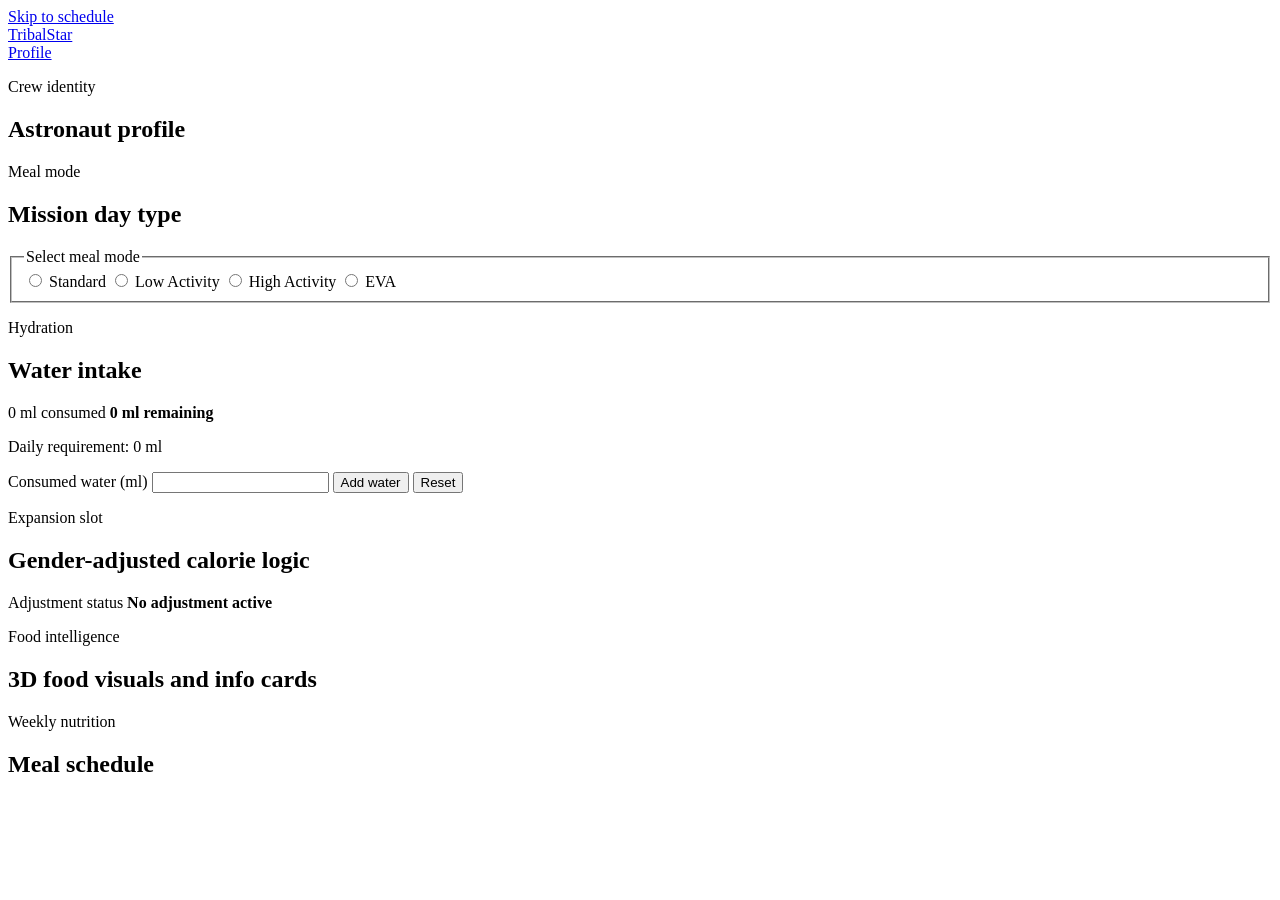
==== food.html @ f8f47719 "Create food.html" ====
<!doctype html>
<html lang="en">
<head>
  <meta charset="utf-8">
  <meta name="viewport" content="width=device-width, initial-scale=1">
  <title>Meal Dashboard | TribalStar Mycelium Symbiosis</title>
  <meta name="description" content="Astronaut meal, hydration, and nutrition dashboard for TribalStar Mycelium Symbiosis.">
  <link rel="stylesheet" href="styles.css">
  <script src="script.js" defer></script>
</head>
<body data-page="dashboard">
  <a class="skip-link" href="#weekly-schedule">Skip to schedule</a>

  <header class="site-header">
    <a class="brand-mark" href="index.html" aria-label="TribalStar Mycelium Symbiosis home">
      <span class="brand-symbol" aria-hidden="true"></span>
      <span>TribalStar</span>
    </a>
    <nav class="top-nav" aria-label="Primary navigation">
      <a href="index.html">Profile</a>
    </nav>
  </header>

  <main class="dashboard-shell">
    <section class="panel profile-card" aria-labelledby="profile-card-title">
      <div class="section-heading">
        <p class="eyebrow">Crew identity</p>
        <h1 id="profile-card-title">Astronaut profile</h1>
      </div>
      <div class="profile-summary" id="profile-summary"></div>
    </section>

    <section class="panel control-panel" aria-labelledby="mode-title">
      <div class="section-heading">
        <p class="eyebrow">Meal mode</p>
        <h2 id="mode-title">Mission day type</h2>
      </div>

      <fieldset class="mode-selector" id="mode-selector">
        <legend class="sr-only">Select meal mode</legend>
        <label><input type="radio" name="mealMode" value="standard"> <span>Standard</span></label>
        <label><input type="radio" name="mealMode" value="low"> <span>Low Activity</span></label>
        <label><input type="radio" name="mealMode" value="high"> <span>High Activity</span></label>
        <label><input type="radio" name="mealMode" value="eva"> <span>EVA</span></label>
      </fieldset>
    </section>

    <section class="panel hydration-panel" aria-labelledby="hydration-title">
      <div class="section-heading">
        <p class="eyebrow">Hydration</p>
        <h2 id="hydration-title">Water intake</h2>
      </div>

      <div class="hydration-meter" aria-live="polite">
        <div class="meter-stats">
          <span id="hydration-consumed">0 ml consumed</span>
          <strong id="hydration-remaining">0 ml remaining</strong>
        </div>
        <div class="water-bar" role="progressbar" aria-valuemin="0" aria-valuemax="100" aria-valuenow="0" id="water-progress">
          <span class="water-fill" id="water-fill"></span>
        </div>
        <p class="microcopy" id="hydration-target">Daily requirement: 0 ml</p>
      </div>

      <form class="hydration-form" id="hydration-form">
        <label>
          <span>Consumed water (ml)</span>
          <input id="water-input" type="number" min="1" step="50" inputmode="numeric" required>
        </label>
        <button class="button primary" type="submit">Add water</button>
        <button class="button secondary" type="button" id="reset-water">Reset</button>
      </form>
    </section>

    <section class="panel future-panel" aria-labelledby="gender-title">
      <div class="section-heading">
        <p class="eyebrow">Expansion slot</p>
        <h2 id="gender-title">Gender-adjusted calorie logic</h2>
      </div>
      <div class="future-slot" id="gender-calorie-slot">
        <span>Adjustment status</span>
        <strong>No adjustment active</strong>
      </div>
    </section>

    <section class="panel future-panel" aria-labelledby="visual-title">
      <div class="section-heading">
        <p class="eyebrow">Food intelligence</p>
        <h2 id="visual-title">3D food visuals and info cards</h2>
      </div>
      <div class="visual-reserve" data-future-module="food-3d-visuals"></div>
      <div class="info-card-reserve" data-future-module="food-detail-cards"></div>
    </section>

    <section class="schedule-section" id="weekly-schedule" aria-labelledby="schedule-title">
      <div class="schedule-heading">
        <div>
          <p class="eyebrow">Weekly nutrition</p>
          <h2 id="schedule-title">Meal schedule</h2>
        </div>
        <p id="active-plan-title" class="active-plan-title"></p>
      </div>
      <div class="weekly-grid" id="weekly-grid"></div>
    </section>
  </main>
</body>
</html>
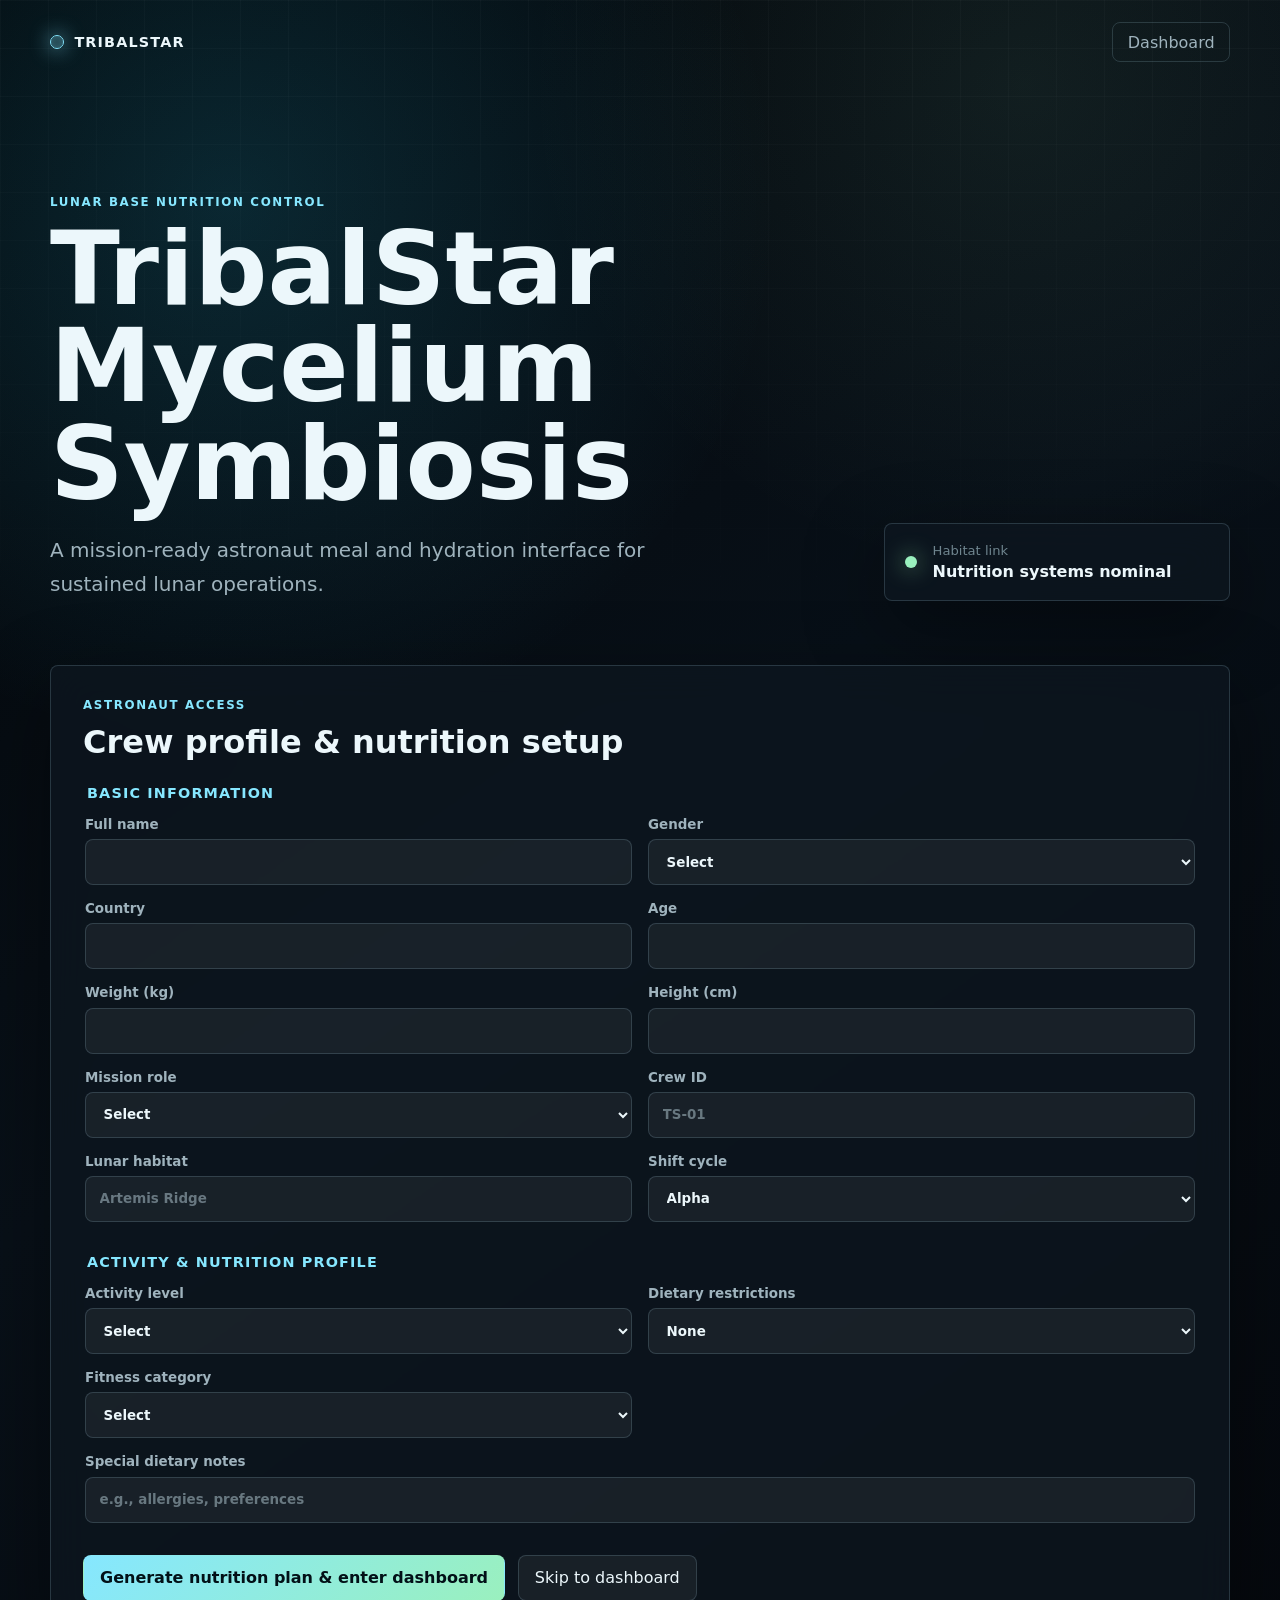
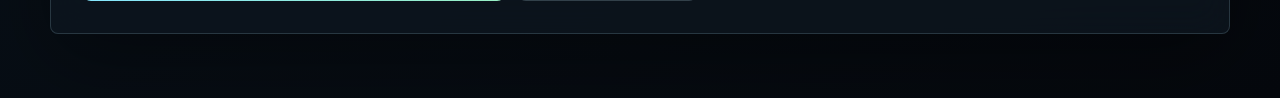
==== commit bb086d64: "Replace weekly schedule with Day Plan layout and update skip target" ====
--- a/food.html
+++ b/food.html
@@ -9,7 +9,7 @@
   <script src="script.js" defer></script>
 </head>
 <body data-page="dashboard">
-  <a class="skip-link" href="#weekly-schedule">Skip to schedule</a>
+  <a class="skip-link" href="#day-plan">Skip to day plan</a>
 
   <header class="site-header">
     <a class="brand-mark" href="index.html" aria-label="TribalStar Mycelium Symbiosis home">
@@ -92,15 +92,25 @@
       <div class="info-card-reserve" data-future-module="food-detail-cards"></div>
     </section>
 
-    <section class="schedule-section" id="weekly-schedule" aria-labelledby="schedule-title">
-      <div class="schedule-heading">
+    <!-- Replaced weekly schedule with a single Day Plan view -->
+    <section class="schedule-section dayplan-section" id="day-plan" aria-labelledby="dayplan-title">
+      <div class="dayplan-header">
         <div>
-          <p class="eyebrow">Weekly nutrition</p>
-          <h2 id="schedule-title">Meal schedule</h2>
+          <p class="eyebrow">Daily nutrition</p>
+          <h2 id="dayplan-title">Today’s plan</h2>
+          <p id="day-date" class="microcopy"></p>
         </div>
-        <p id="active-plan-title" class="active-plan-title"></p>
+        <div class="day-summary" aria-hidden="false">
+          <div class="day-total">
+            <div class="day-total-item"><span class="microcopy">Calories</span><strong id="totals-calories">—</strong></div>
+            <div class="day-total-item"><span class="microcopy">Protein</span><strong id="totals-protein">—</strong></div>
+            <div class="day-total-item"><span class="microcopy">Carbs</span><strong id="totals-carbs">—</strong></div>
+          </div>
+          <div class="key-micros" id="key-micros"></div>
+        </div>
       </div>
-      <div class="weekly-grid" id="weekly-grid"></div>
+
+      <div id="day-meals" class="day-meals"></div>
     </section>
   </main>
 </body>
--- a/styles.css
+++ b/styles.css
@@ -0,0 +1,988 @@
+:root {
+  color-scheme: dark;
+  --bg: #05090d;
+  --bg-soft: #0a1118;
+  --panel: rgba(13, 23, 31, 0.78);
+  --panel-strong: rgba(17, 29, 39, 0.92);
+  --line: rgba(169, 213, 232, 0.18);
+  --line-bright: rgba(145, 232, 255, 0.34);
+  --text: #ecf7fb;
+  --muted: #9fb3bd;
+  --subtle: #6f858f;
+  --cyan: #86e7ff;
+  --cyan-strong: #28c8ef;
+  --green: #9af0be;
+  --amber: #f6c06a;
+  --danger: #ff8a8a;
+  --shadow: 0 24px 80px rgba(0, 0, 0, 0.38);
+  --radius: 8px;
+  --font: Inter, ui-sans-serif, system-ui, -apple-system, BlinkMacSystemFont, "Segoe UI", sans-serif;
+}
+
+* {
+  box-sizing: border-box;
+}
+
+html {
+  scroll-behavior: smooth;
+}
+
+body {
+  min-height: 100vh;
+  margin: 0;
+  font-family: var(--font);
+  color: var(--text);
+  background:
+    radial-gradient(circle at 18% 12%, rgba(40, 200, 239, 0.16), transparent 30%),
+    radial-gradient(circle at 80% 5%, rgba(154, 240, 190, 0.08), transparent 26%),
+    linear-gradient(145deg, #030609 0%, #081018 48%, #05080d 100%);
+}
+
+body::before {
+  position: fixed;
+  inset: 0;
+  z-index: -1;
+  content: "";
+  background-image:
+    linear-gradient(rgba(255, 255, 255, 0.035) 1px, transparent 1px),
+    linear-gradient(90deg, rgba(255, 255, 255, 0.035) 1px, transparent 1px);
+  background-size: 48px 48px;
+  mask-image: linear-gradient(to bottom, rgba(0, 0, 0, 0.7), transparent 82%);
+}
+
+a {
+  color: inherit;
+  text-decoration: none;
+}
+
+button,
+input,
+select {
+  font: inherit;
+}
+
+.skip-link {
+  position: absolute;
+  left: 1rem;
+  top: -4rem;
+  z-index: 10;
+  padding: 0.7rem 1rem;
+  color: #021017;
+  background: var(--cyan);
+  border-radius: var(--radius);
+  transition: top 180ms ease;
+}
+
+.skip-link:focus {
+  top: 1rem;
+}
+
+.site-header {
+  display: flex;
+  align-items: center;
+  justify-content: space-between;
+  width: min(1180px, calc(100% - 32px));
+  margin: 0 auto;
+  padding: 22px 0;
+}
+
+.brand-mark,
+.top-nav {
+  display: flex;
+  align-items: center;
+  gap: 0.65rem;
+}
+
+.brand-mark {
+  color: var(--text);
+  font-size: 0.9rem;
+  font-weight: 700;
+  letter-spacing: 0.08em;
+  text-transform: uppercase;
+}
+
+.brand-symbol {
+  width: 14px;
+  height: 14px;
+  border: 1px solid var(--cyan);
+  border-radius: 50%;
+  box-shadow: 0 0 20px rgba(134, 231, 255, 0.75), inset 0 0 12px rgba(134, 231, 255, 0.45);
+}
+
+.top-nav a {
+  min-height: 38px;
+  padding: 0.6rem 0.9rem;
+  color: var(--muted);
+  border: 1px solid var(--line);
+  border-radius: var(--radius);
+  transition: border-color 180ms ease, color 180ms ease, background 180ms ease;
+}
+
+.top-nav a:hover,
+.top-nav a:focus-visible {
+  color: var(--text);
+  background: rgba(134, 231, 255, 0.08);
+  border-color: var(--line-bright);
+}
+
+.landing-shell,
+.dashboard-shell {
+  width: min(1180px, calc(100% - 32px));
+  margin: 0 auto;
+}
+
+.landing-shell {
+  padding: 34px 0 64px;
+}
+
+.hero-grid {
+  display: grid;
+  grid-template-columns: minmax(0, 1.4fr) minmax(280px, 0.6fr);
+  gap: 28px;
+  align-items: end;
+  min-height: 42vh;
+  padding: clamp(2rem, 6vw, 5rem) 0 2rem;
+}
+
+.hero-copy h1 {
+  max-width: 820px;
+  margin: 0;
+  font-size: clamp(2.8rem, 8vw, 6.7rem);
+  line-height: 0.95;
+  letter-spacing: 0;
+}
+
+.hero-lede {
+  max-width: 680px;
+  margin: 1.3rem 0 0;
+  color: var(--muted);
+  font-size: clamp(1rem, 2vw, 1.25rem);
+  line-height: 1.7;
+}
+
+.eyebrow {
+  margin: 0 0 0.7rem;
+  color: var(--cyan);
+  font-size: 0.74rem;
+  font-weight: 700;
+  letter-spacing: 0.14em;
+  text-transform: uppercase;
+}
+
+.mission-status,
+.panel {
+  border: 1px solid var(--line);
+  border-radius: var(--radius);
+  background: var(--panel);
+  box-shadow: var(--shadow);
+  backdrop-filter: blur(18px);
+}
+
+.mission-status {
+  display: flex;
+  gap: 1rem;
+  align-items: center;
+  padding: 1.2rem;
+}
+
+.status-light {
+  flex: 0 0 auto;
+  width: 12px;
+  height: 12px;
+  border-radius: 50%;
+  background: var(--green);
+  box-shadow: 0 0 22px rgba(154, 240, 190, 0.72);
+}
+
+.status-label,
+.status-value,
+.microcopy {
+  margin: 0;
+}
+
+.status-label,
+.microcopy {
+  color: var(--subtle);
+  font-size: 0.82rem;
+}
+
+.status-value {
+  margin-top: 0.2rem;
+  color: var(--text);
+  font-weight: 700;
+}
+
+.panel {
+  padding: clamp(1.2rem, 3vw, 2rem);
+  margin-top: 2rem;
+}
+
+.section-heading h1,
+.section-heading h2,
+.schedule-heading h2 {
+  margin: 0;
+  font-size: clamp(1.45rem, 3vw, 2rem);
+  letter-spacing: 0;
+}
+
+.profile-form {
+  margin-top: 1.5rem;
+}
+
+.form-grid {
+  display: grid;
+  grid-template-columns: repeat(2, minmax(0, 1fr));
+  gap: 1rem;
+}
+
+.form-section {
+  margin-bottom: 2rem;
+  border: none;
+  padding: 0;
+}
+
+.form-section legend {
+  font-size: 0.9rem;
+  font-weight: 700;
+  color: var(--cyan);
+  margin-bottom: 1rem;
+  text-transform: uppercase;
+  letter-spacing: 0.08em;
+}
+
+label {
+  display: grid;
+  gap: 0.45rem;
+  color: var(--muted);
+  font-size: 0.84rem;
+  font-weight: 700;
+}
+
+label.full-width {
+  grid-column: 1 / -1;
+}
+
+label.checkbox-label {
+  display: flex;
+  align-items: center;
+  gap: 0.6rem;
+  font-size: 0.9rem;
+  cursor: pointer;
+}
+
+label.checkbox-label input {
+  width: auto;
+  min-height: 0;
+  cursor: pointer;
+}
+
+.checkbox-grid {
+  display: grid;
+  grid-template-columns: repeat(auto-fit, minmax(150px, 1fr));
+  gap: 1rem;
+  margin-bottom: 1.5rem;
+}
+
+input,
+select {
+  min-height: 46px;
+  width: 100%;
+  color: var(--text);
+  background: rgba(255, 255, 255, 0.055);
+  border: 1px solid var(--line);
+  border-radius: var(--radius);
+  outline: none;
+  padding: 0.75rem 0.85rem;
+  transition: border-color 180ms ease, box-shadow 180ms ease, background 180ms ease;
+}
+
+select {
+  color: var(--text);
+}
+
+option {
+  color: #061017;
+}
+
+input:focus,
+select:focus {
+  background: rgba(255, 255, 255, 0.075);
+  border-color: var(--cyan);
+  box-shadow: 0 0 0 3px rgba(134, 231, 255, 0.12);
+}
+
+::placeholder {
+  color: rgba(159, 179, 189, 0.6);
+}
+
+.form-actions,
+.hydration-form,
+.results-actions {
+  display: flex;
+  flex-wrap: wrap;
+  gap: 0.8rem;
+  align-items: end;
+  margin-top: 1.3rem;
+}
+
+.results-actions {
+  margin-top: 2rem;
+  padding-top: 2rem;
+  border-top: 1px solid var(--line);
+}
+
+.button {
+  display: inline-flex;
+  align-items: center;
+  justify-content: center;
+  min-height: 46px;
+  padding: 0.78rem 1rem;
+  color: var(--text);
+  border: 1px solid transparent;
+  border-radius: var(--radius);
+  cursor: pointer;
+  transition: transform 180ms ease, border-color 180ms ease, background 180ms ease;
+}
+
+.button:hover,
+.button:focus-visible {
+  transform: translateY(-1px);
+}
+
+.button.primary {
+  color: #021017;
+  background: linear-gradient(135deg, var(--cyan), var(--green));
+  font-weight: 800;
+}
+
+.button.secondary {
+  color: var(--text);
+  background: rgba(255, 255, 255, 0.055);
+  border-color: var(--line);
+}
+
+.button.secondary:hover,
+.button.secondary:focus-visible {
+  border-color: var(--line-bright);
+}
+
+.saved-state {
+  margin: 1rem 0 0;
+  color: var(--green);
+  font-weight: 700;
+}
+
+/* Calculator Styles */
+.calculator-panel {
+  margin-top: 2rem;
+}
+
+.results-panel {
+  margin-top: 2rem;
+}
+
+.astronaut-summary {
+  margin-bottom: 2rem;
+}
+
+.summary-grid {
+  display: grid;
+  grid-template-columns: repeat(auto-fit, minmax(150px, 1fr));
+  gap: 1rem;
+}
+
+.summary-item {
+  padding: 1rem;
+  border: 1px solid var(--line);
+  border-radius: var(--radius);
+  background: rgba(255, 255, 255, 0.04);
+}
+
+.summary-item span {
+  display: block;
+  font-size: 0.72rem;
+  font-weight: 700;
+  color: var(--subtle);
+  text-transform: uppercase;
+  letter-spacing: 0.08em;
+  margin-bottom: 0.4rem;
+}
+
+.summary-item strong {
+  display: block;
+  font-size: 1rem;
+  color: var(--text);
+}
+
+.requirements-grid {
+  display: grid;
+  grid-template-columns: repeat(auto-fit, minmax(200px, 1fr));
+  gap: 1.2rem;
+  margin: 2rem 0;
+}
+
+.requirement-card {
+  padding: 1.5rem;
+  border: 1px solid var(--line);
+  border-radius: var(--radius);
+  background: rgba(255, 255, 255, 0.04);
+  text-align: center;
+  transition: border-color 180ms ease, background 180ms ease;
+}
+
+.requirement-card:hover {
+  border-color: var(--line-bright);
+  background: rgba(255, 255, 255, 0.06);
+}
+
+.requirement-card.energy-card {
+  border-color: var(--amber);
+  background: rgba(246, 192, 106, 0.08);
+}
+
+.requirement-card.water-card {
+  border-color: var(--cyan);
+  background: rgba(134, 231, 255, 0.08);
+}
+
+.requirement-card.fiber-card {
+  border-color: var(--green);
+  background: rgba(154, 240, 190, 0.08);
+}
+
+.requirement-card h3 {
+  margin: 0 0 0.8rem;
+  font-size: 0.9rem;
+  text-transform: uppercase;
+  letter-spacing: 0.08em;
+  color: var(--cyan);
+}
+
+.requirement-value {
+  font-size: 2.2rem;
+  font-weight: 800;
+  color: var(--text);
+  margin: 0.5rem 0;
+}
+
+.requirement-label {
+  margin: 0.4rem 0 0;
+  font-size: 0.75rem;
+  color: var(--subtle);
+  text-transform: uppercase;
+}
+
+.requirement-mini {
+  margin: 0.5rem 0 0;
+  font-size: 0.75rem;
+  color: var(--muted);
+}
+
+.calculation-note {
+  margin-top: 0.8rem;
+  padding-top: 0.8rem;
+  border-top: 1px solid rgba(169, 213, 232, 0.2);
+}
+
+.calculation-note small {
+  font-size: 0.7rem;
+  color: var(--subtle);
+  line-height: 1.4;
+}
+
+.macro-breakdown {
+  margin: 2rem 0;
+  padding: 1.5rem;
+  border: 1px solid var(--line);
+  border-radius: var(--radius);
+  background: rgba(255, 255, 255, 0.04);
+}
+
+.macro-breakdown h3 {
+  margin: 0 0 1.2rem;
+  font-size: 1.1rem;
+  font-weight: 700;
+}
+
+.macro-bars {
+  display: grid;
+  gap: 1.2rem;
+}
+
+.macro-bar-item {
+  display: grid;
+  grid-template-columns: 80px 1fr 60px;
+  gap: 1rem;
+  align-items: center;
+}
+
+.bar-label {
+  font-size: 0.85rem;
+  font-weight: 700;
+  color: var(--muted);
+}
+
+.bar-container {
+  height: 24px;
+  border-radius: 999px;
+  background: rgba(255, 255, 255, 0.06);
+  overflow: hidden;
+  border: 1px solid var(--line);
+}
+
+.bar-fill {
+  height: 100%;
+  transition: width 400ms ease;
+}
+
+.protein-bar {
+  background: linear-gradient(90deg, #ff8a8a, #ff6b6b);
+}
+
+.carbs-bar {
+  background: linear-gradient(90deg, #86e7ff, #28c8ef);
+}
+
+.fat-bar {
+  background: linear-gradient(90deg, #f6c06a, #e6a944);
+}
+
+.bar-value {
+  text-align: right;
+  font-size: 0.8rem;
+  font-weight: 700;
+  color: var(--text);
+}
+
+.micronutrient-section {
+  margin: 2rem 0;
+}
+
+.micronutrient-section h3 {
+  margin: 0 0 1rem;
+  font-size: 1.1rem;
+  font-weight: 700;
+}
+
+.micronutrient-grid {
+  display: grid;
+  grid-template-columns: repeat(auto-fit, minmax(160px, 1fr));
+  gap: 1rem;
+}
+
+.micronutrient-item {
+  padding: 1rem;
+  border: 1px solid var(--line);
+  border-radius: var(--radius);
+  background: rgba(255, 255, 255, 0.03);
+}
+
+.micro-label {
+  display: block;
+  font-size: 0.75rem;
+  color: var(--subtle);
+  text-transform: uppercase;
+  letter-spacing: 0.08em;
+  margin-bottom: 0.4rem;
+}
+
+.micro-value {
+  display: block;
+  font-size: 1.3rem;
+  font-weight: 700;
+  color: var(--text);
+}
+
+.alert {
+  padding: 1rem 1.2rem;
+  margin: 1rem 0;
+  border-radius: var(--radius);
+  border-left: 4px solid;
+}
+
+.alert-success {
+  background: rgba(154, 240, 190, 0.1);
+  border-left-color: var(--green);
+  color: var(--green);
+}
+
+.alert-warning {
+  background: rgba(246, 192, 106, 0.1);
+  border-left-color: var(--amber);
+  color: var(--amber);
+}
+
+.alert-critical {
+  background: rgba(255, 138, 138, 0.1);
+  border-left-color: var(--danger);
+  color: var(--danger);
+}
+
+.alert-info {
+  background: rgba(134, 231, 255, 0.1);
+  border-left-color: var(--cyan);
+  color: var(--cyan);
+}
+
+.dashboard-shell {
+  display: grid;
+  grid-template-columns: repeat(12, minmax(0, 1fr));
+  gap: 1rem;
+  padding: 28px 0 64px;
+}
+
+.profile-card {
+  grid-column: span 12;
+}
+
+.control-panel,
+.hydration-panel,
+.future-panel {
+  grid-column: span 6;
+}
+
+.profile-summary {
+  display: grid;
+  grid-template-columns: repeat(4, minmax(0, 1fr));
+  gap: 0.8rem;
+  margin-top: 1.2rem;
+}
+
+.profile-fact,
+.future-slot {
+  min-height: 72px;
+  padding: 0.9rem;
+  border: 1px solid rgba(169, 213, 232, 0.13);
+  border-radius: var(--radius);
+  background: rgba(255, 255, 255, 0.04);
+}
+
+.profile-fact span,
+.future-slot span {
+  display: block;
+  color: var(--subtle);
+  font-size: 0.72rem;
+  font-weight: 700;
+  letter-spacing: 0.08em;
+  text-transform: uppercase;
+}
+
+.profile-fact strong,
+.future-slot strong {
+  display: block;
+  margin-top: 0.35rem;
+  overflow-wrap: anywhere;
+  font-size: 1rem;
+}
+
+.mode-selector {
+  display: grid;
+  grid-template-columns: repeat(4, minmax(0, 1fr));
+  gap: 0.55rem;
+  margin: 1.2rem 0 0;
+  padding: 0;
+  border: 0;
+}
+
+.mode-selector label {
+  position: relative;
+  display: block;
+  min-width: 0;
+}
+
+.mode-selector input {
+  position: absolute;
+  opacity: 0;
+  pointer-events: none;
+}
+
+.mode-selector span {
+  display: flex;
+  align-items: center;
+  justify-content: center;
+  min-height: 44px;
+  padding: 0.7rem 0.55rem;
+  color: var(--muted);
+  border: 1px solid var(--line);
+  border-radius: var(--radius);
+  background: rgba(255, 255, 255, 0.04);
+  text-align: center;
+  transition: color 180ms ease, border-color 180ms ease, background 180ms ease, box-shadow 180ms ease;
+}
+
+.mode-selector input:checked + span {
+  color: #031016;
+  background: var(--cyan);
+  border-color: var(--cyan);
+  box-shadow: 0 0 24px rgba(134, 231, 255, 0.24);
+}
+
+.meter-stats {
+  display: flex;
+  justify-content: space-between;
+  gap: 1rem;
+  margin: 1.1rem 0 0.75rem;
+  color: var(--muted);
+}
+
+.meter-stats strong {
+  color: var(--text);
+}
+
+.water-bar {
+  position: relative;
+  height: 16px;
+  overflow: hidden;
+  border: 1px solid var(--line);
+  border-radius: 999px;
+  background: rgba(255, 255, 255, 0.06);
+}
+
+.water-fill {
+  position: absolute;
+  inset: 0 auto 0 0;
+  width: 0%;
+  border-radius: inherit;
+  background: linear-gradient(90deg, var(--cyan-strong), var(--green));
+  box-shadow: 0 0 18px rgba(134, 231, 255, 0.32);
+  transition: width 420ms ease;
+}
+
+.hydration-form {
+  align-items: end;
+}
+
+.hydration-form label {
+  min-width: min(100%, 240px);
+}
+
+.visual-reserve,
+.info-card-reserve {
+  min-height: 112px;
+  margin-top: 1rem;
+  border: 1px dashed rgba(145, 232, 255, 0.28);
+  border-radius: var(--radius);
+  background: linear-gradient(135deg, rgba(134, 231, 255, 0.055), rgba(154, 240, 190, 0.035));
+}
+
+.info-card-reserve {
+  min-height: 72px;
+}
+
+.schedule-section {
+  grid-column: span 12;
+  padding-top: 1rem;
+}
+
+.schedule-heading {
+  display: flex;
+  align-items: end;
+  justify-content: space-between;
+  gap: 1rem;
+  margin-bottom: 1rem;
+}
+
+.active-plan-title {
+  margin: 0;
+  color: var(--amber);
+  font-weight: 800;
+}
+
+.weekly-grid {
+  display: grid;
+  grid-template-columns: repeat(7, minmax(260px, 1fr));
+  gap: 1rem;
+  overflow-x: auto;
+  padding-bottom: 0.5rem;
+}
+
+.day-column {
+  min-width: 260px;
+  padding-top: 0.85rem;
+  border-top: 1px solid var(--line-bright);
+}
+
+.day-heading {
+  display: flex;
+  align-items: center;
+  justify-content: space-between;
+  gap: 0.7rem;
+  margin-bottom: 0.75rem;
+}
+
+.day-heading h3 {
+  margin: 0;
+  font-size: 1.02rem;
+}
+
+.total-pill {
+  color: #031016;
+  background: var(--amber);
+  border-radius: 999px;
+  padding: 0.28rem 0.55rem;
+  font-size: 0.74rem;
+  font-weight: 900;
+  white-space: nowrap;
+}
+
+.total-row {
+  display: grid;
+  grid-template-columns: repeat(3, 1fr);
+  gap: 0.35rem;
+  margin-bottom: 0.75rem;
+  color: var(--muted);
+  font-size: 0.76rem;
+}
+
+.meal-block {
+  margin-bottom: 0.65rem;
+  padding: 0.85rem;
+  border: 1px solid var(--line);
+  border-radius: var(--radius);
+  background: rgba(10, 17, 24, 0.82);
+  transition: border-color 180ms ease, transform 180ms ease, background 180ms ease;
+}
+
+.meal-block:hover {
+  transform: translateY(-1px);
+  border-color: var(--line-bright);
+  background: rgba(15, 27, 37, 0.92);
+}
+
+.meal-type {
+  margin: 0 0 0.3rem;
+  color: var(--cyan);
+  font-size: 0.72rem;
+  font-weight: 800;
+  letter-spacing: 0.08em;
+  text-transform: uppercase;
+}
+
+.meal-name {
+  margin: 0 0 0.75rem;
+  line-height: 1.35;
+  font-weight: 800;
+}
+
+.macro-grid {
+  display: grid;
+  grid-template-columns: repeat(2, minmax(0, 1fr));
+  gap: 0.35rem;
+}
+
+.macro {
+  min-height: 44px;
+  padding: 0.45rem;
+  border-radius: var(--radius);
+  background: rgba(255, 255, 255, 0.045);
+}
+
+.macro span {
+  display: block;
+  color: var(--subtle);
+  font-size: 0.68rem;
+  font-weight: 800;
+  text-transform: uppercase;
+}
+
+.macro strong {
+  display: block;
+  margin-top: 0.12rem;
+  font-size: 0.9rem;
+}
+
+.sr-only {
+  position: absolute;
+  width: 1px;
+  height: 1px;
+  overflow: hidden;
+  clip: rect(0, 0, 0, 0);
+  white-space: nowrap;
+}
+
+@media (max-width: 920px) {
+  .hero-grid,
+  .form-grid,
+  .summary-grid,
+  .requirements-grid {
+    grid-template-columns: 1fr;
+  }
+
+  .control-panel,
+  .hydration-panel,
+  .future-panel {
+    grid-column: span 12;
+  }
+
+  .profile-summary {
+    grid-template-columns: repeat(2, minmax(0, 1fr));
+  }
+
+  .mode-selector {
+    grid-template-columns: repeat(2, minmax(0, 1fr));
+  }
+}
+
+@media (max-width: 640px) {
+  .site-header,
+  .landing-shell,
+  .dashboard-shell {
+    width: min(100% - 24px, 1180px);
+  }
+
+  .site-header {
+    padding: 16px 0;
+  }
+
+  .hero-grid {
+    min-height: auto;
+    padding-top: 2rem;
+  }
+
+  .panel {
+    padding: 1rem;
+  }
+
+  .profile-summary,
+  .mode-selector,
+  .total-row,
+  .summary-grid,
+  .requirements-grid,
+  .micronutrient-grid {
+    grid-template-columns: 1fr;
+  }
+
+  .schedule-heading,
+  .meter-stats {
+    align-items: flex-start;
+    flex-direction: column;
+  }
+
+  .weekly-grid {
+    grid-template-columns: 1fr;
+    overflow: visible;
+  }
+
+  .day-column {
+    min-width: 0;
+  }
+
+  .button {
+    width: 100%;
+  }
+  
+  .macro-bar-item {
+    grid-template-columns: 1fr;
+  }
+}
+
+@media (prefers-reduced-motion: reduce) {
+  *,
+  *::before,
+  *::after {
+    scroll-behavior: auto !important;
+    transition-duration: 0.01ms !important;
+    animation-duration: 0.01ms !important;
+    animation-iteration-count: 1 !important;
+  }
+}
